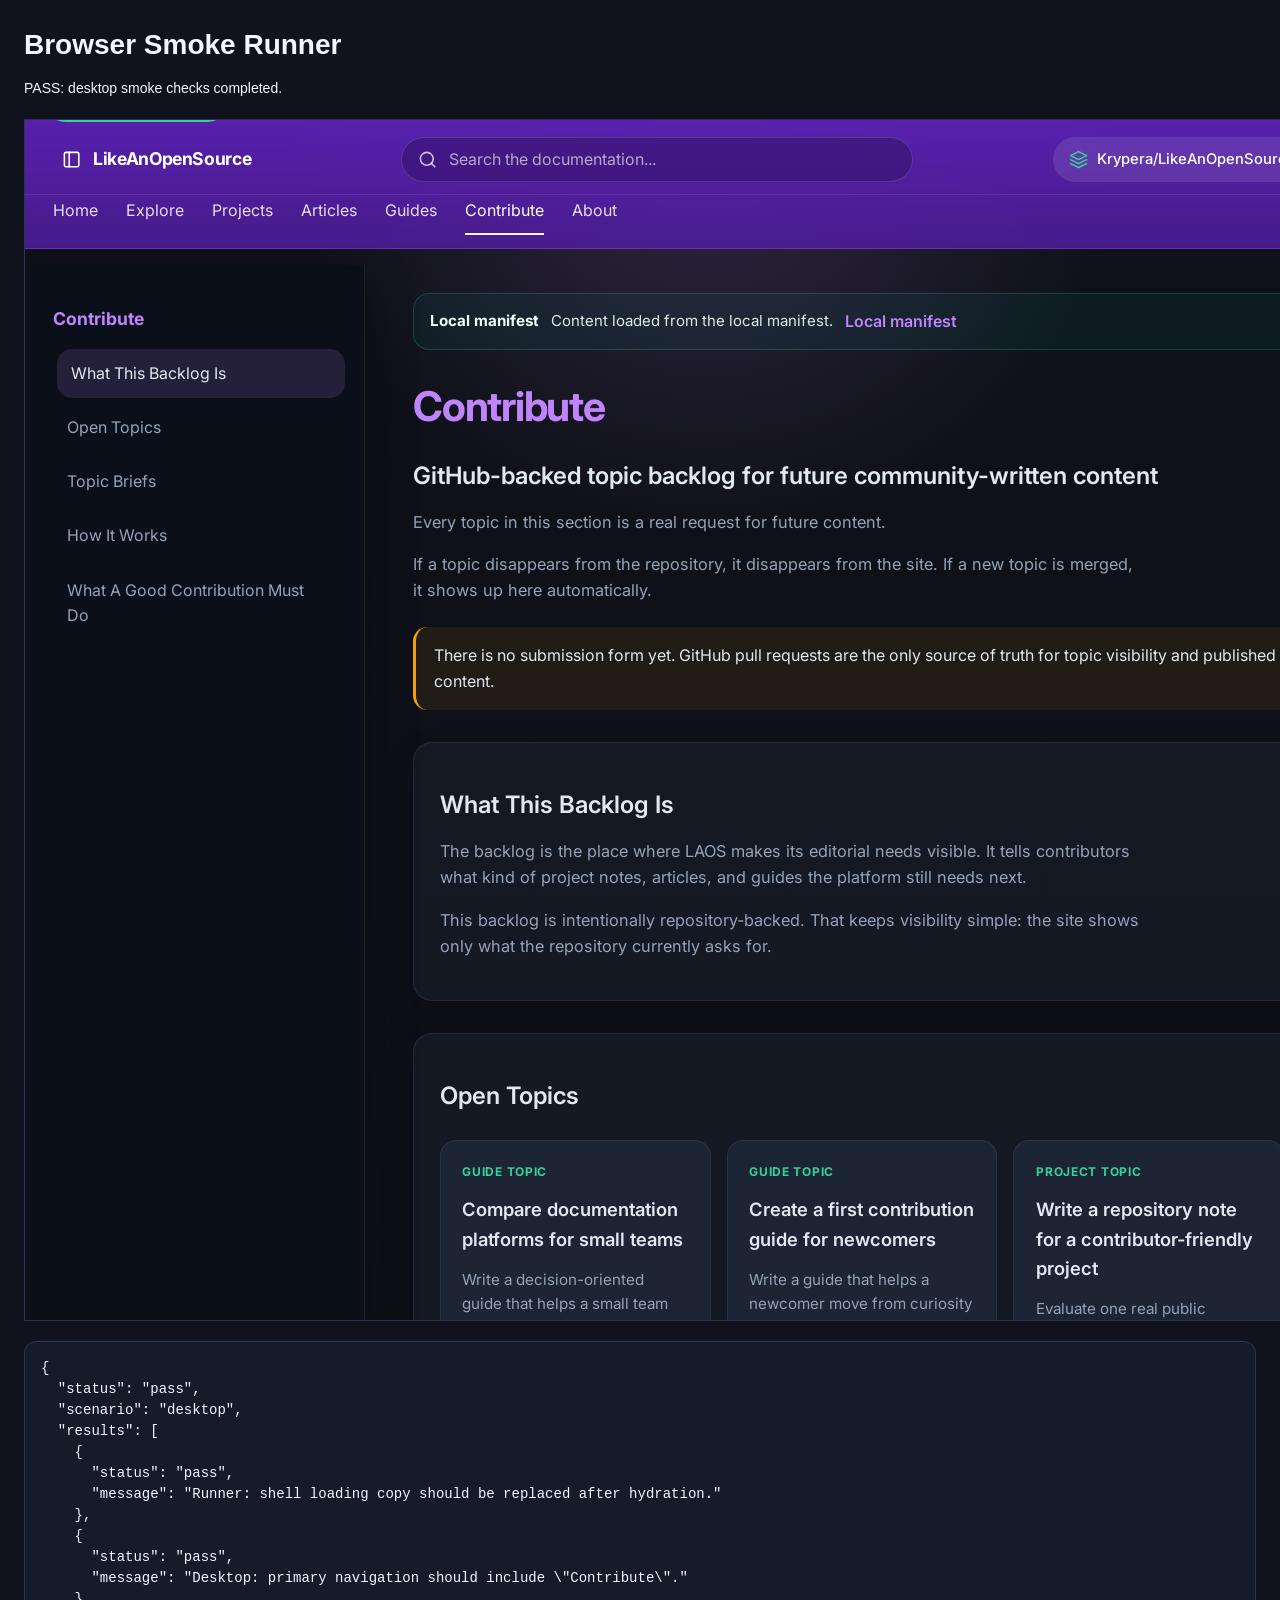
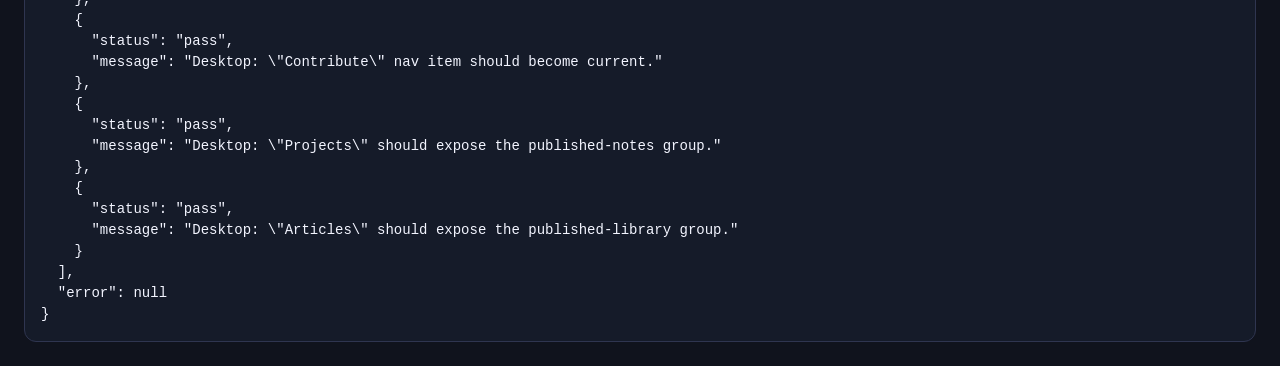
==== tests/browser-smoke-runner.html @ f6d72ab8 "Replace seed content with contribution backlog" ====
<!DOCTYPE html>
<html lang="en">
<head>
    <meta charset="UTF-8">
    <meta name="viewport" content="width=device-width, initial-scale=1.0">
    <title>LAOS Browser Smoke Runner</title>
    <style>
        body {
            margin: 0;
            padding: 24px;
            font: 14px/1.5 Inter, Arial, sans-serif;
            background: #10131d;
            color: #f3f5ff;
        }

        h1,
        p {
            margin: 0 0 12px;
        }

        .runner-frame {
            display: block;
            border: 1px solid #2f3550;
            background: #0b0f19;
            margin: 20px 0;
        }

        .runner-report {
            white-space: pre-wrap;
            background: #151b29;
            border: 1px solid #2f3550;
            border-radius: 12px;
            padding: 16px;
            margin: 0;
        }
    </style>
</head>
<body data-status="running">
    <h1>Browser Smoke Runner</h1>
    <p id="runner-status">Running browser checks...</p>
    <iframe id="app-frame" class="runner-frame" title="LikeAnOpenSource smoke scenario"></iframe>
    <pre id="runner-report" class="runner-report"></pre>
    <script id="smoke-result" type="application/json">{}</script>
    <script>
        (() => {
            const params = new URLSearchParams(window.location.search);
            const scenario = params.get("scenario") || "desktop";
            const frame = document.getElementById("app-frame");
            const statusNode = document.getElementById("runner-status");
            const reportNode = document.getElementById("runner-report");
            const resultNode = document.getElementById("smoke-result");
            const results = [];

            const wait = (ms) => new Promise((resolve) => window.setTimeout(resolve, ms));

            const setResult = (status, error = null) => {
                const payload = {
                    status,
                    scenario,
                    results,
                    error: error ? String(error.message || error) : null
                };

                document.body.dataset.status = status;
                statusNode.textContent =
                    status === "pass"
                        ? `PASS: ${scenario} smoke checks completed.`
                        : `FAIL: ${scenario} smoke checks failed.`;
                reportNode.textContent = JSON.stringify(payload, null, 2);
                resultNode.textContent = JSON.stringify(payload, null, 2).replace(/<\/script/gi, "<\\/script");
            };

            const assert = (condition, message) => {
                results.push({
                    status: condition ? "pass" : "fail",
                    message
                });

                if (!condition) {
                    throw new Error(message);
                }
            };

            const waitFor = async (predicate, failureMessage, timeoutMs = 10000) => {
                const startedAt = Date.now();

                while (Date.now() - startedAt < timeoutMs) {
                    try {
                        const value = predicate();
                        if (value) {
                            return value;
                        }
                    } catch {
                        // Ignore transient DOM errors while the app is still hydrating.
                    }

                    await wait(50);
                }

                throw new Error(failureMessage);
            };

            const clickElement = (target, view) => {
                if (!target) {
                    throw new Error("Attempted to click a missing element.");
                }

                target.dispatchEvent(
                    new view.MouseEvent("click", {
                        bubbles: true,
                        cancelable: true,
                        view
                    })
                );
            };

            const runDesktopScenario = async (frameWindow, frameDocument) => {
                const contributeNav = frameDocument.querySelector('.header-nav a[data-menu="contribute"]');
                assert(Boolean(contributeNav), 'Desktop: primary navigation should include "Contribute".');

                clickElement(contributeNav, frameWindow);
                await waitFor(() => {
                    const section = frameDocument.getElementById("content-contribute");
                    return section && !section.hidden && section.classList.contains("active");
                }, 'Desktop: "Contribute" section did not activate.');
                assert(
                    contributeNav.getAttribute("aria-current") === "page",
                    'Desktop: "Contribute" nav item should become current.'
                );

                const projectsNav = frameDocument.querySelector('.header-nav a[data-menu="projects"]');
                clickElement(projectsNav, frameWindow);
                await waitFor(() => {
                    const section = frameDocument.getElementById("content-projects");
                    return section && !section.hidden && section.classList.contains("active");
                }, 'Desktop: "Projects" section did not activate.');
                assert(
                    Boolean(frameDocument.getElementById("projects-published-notes")),
                    'Desktop: "Projects" should expose the published-notes group.'
                );

                const articlesNav = frameDocument.querySelector('.header-nav a[data-menu="articles"]');
                clickElement(articlesNav, frameWindow);
                await waitFor(() => {
                    const section = frameDocument.getElementById("content-articles");
                    return section && !section.hidden && section.classList.contains("active");
                }, 'Desktop: "Articles" section did not activate.');
                assert(
                    Boolean(frameDocument.getElementById("articles-published-library")),
                    'Desktop: "Articles" should expose the published-library group.'
                );

                const searchInput = frameDocument.getElementById("site-search");
                searchInput.value = "documentation platforms";
                searchInput.dispatchEvent(
                    new frameWindow.Event("input", {
                        bubbles: true
                    })
                );

                await waitFor(() => {
                    const searchResults = frameDocument.getElementById("search-results");
                    return searchResults && !searchResults.hidden;
                }, "Desktop: search results did not appear.");

                const resultLink = await waitFor(
                    () =>
                        Array.from(frameDocument.querySelectorAll("#search-results-list a")).find(
                            (link) =>
                                link.getAttribute("href") === "#record-docs-platform-comparison-guide"
                        ),
                    "Desktop: record-level search did not surface the documentation-platforms brief."
                );

                clickElement(resultLink, frameWindow);
                await waitFor(() => {
                    const contributeSection = frameDocument.getElementById("content-contribute");
                    const record = frameDocument.getElementById("record-docs-platform-comparison-guide");
                    return (
                        frameWindow.location.hash === "#record-docs-platform-comparison-guide" &&
                        contributeSection &&
                        contributeSection.classList.contains("active") &&
                        record &&
                        !record.hidden
                    );
                }, "Desktop: clicking a search result did not open the matching topic brief.");
            };

            const runMobileScenario = async (frameWindow, frameDocument) => {
                await waitFor(
                    () => frameWindow.innerWidth < 1024,
                    "Mobile: iframe width did not enter the mobile breakpoint."
                );

                const menuToggle = frameDocument.getElementById("menu-toggle");
                const sidebar = frameDocument.getElementById("sidebar");
                const backdrop = frameDocument.getElementById("sidebar-backdrop");
                const closeButton = frameDocument.getElementById("sidebar-close");
                assert(Boolean(menuToggle), "Mobile: menu toggle should exist.");

                clickElement(menuToggle, frameWindow);
                await waitFor(
                    () =>
                        frameDocument.body.classList.contains("sidebar-open") &&
                        sidebar.classList.contains("open") &&
                        sidebar.getAttribute("aria-hidden") === "false" &&
                        !backdrop.hidden,
                    "Mobile: sidebar did not open."
                );

                clickElement(closeButton, frameWindow);
                await waitFor(
                    () =>
                        !frameDocument.body.classList.contains("sidebar-open") &&
                        sidebar.getAttribute("aria-hidden") === "true",
                    "Mobile: sidebar did not close from the close button."
                );
                await waitFor(
                    () => frameDocument.activeElement === menuToggle,
                    "Mobile: focus did not return to the menu toggle."
                );

                clickElement(menuToggle, frameWindow);
                await waitFor(
                    () => frameDocument.body.classList.contains("sidebar-open"),
                    "Mobile: sidebar did not reopen."
                );

                clickElement(backdrop, frameWindow);
                await waitFor(
                    () => !frameDocument.body.classList.contains("sidebar-open"),
                    "Mobile: backdrop click did not close the sidebar."
                );
            };

            const run = async () => {
                frame.style.width = scenario === "mobile" ? "390px" : "1366px";
                frame.style.height = scenario === "mobile" ? "900px" : "1200px";
                frame.src = `/?debugContentSource=1&smokeScenario=${encodeURIComponent(scenario)}&t=${Date.now()}`;

                await waitFor(
                    () =>
                        frame.contentWindow &&
                        frame.contentDocument &&
                        frame.contentWindow.location.pathname === "/" &&
                        frame.contentDocument.readyState === "complete",
                    "Runner: app frame did not finish navigating to the app document."
                );

                const frameWindow = frame.contentWindow;
                const frameDocument = frame.contentDocument;

                await waitFor(
                    () =>
                        frameDocument.querySelector("#content-contribute") &&
                        frameDocument.querySelector('.header-nav a[data-menu="contribute"]') &&
                        frameDocument.querySelector("#menu-home .sidebar-title")?.textContent !== "Loading",
                    "Runner: manifest content did not finish rendering."
                );

                const searchStatusText = frameDocument.getElementById("search-status")?.textContent || "";
                assert(
                    !/Preparing content/i.test(searchStatusText),
                    "Runner: shell loading copy should be replaced after hydration."
                );

                if (scenario === "mobile") {
                    await runMobileScenario(frameWindow, frameDocument);
                } else {
                    await runDesktopScenario(frameWindow, frameDocument);
                }

                setResult("pass");
            };

            run().catch((error) => {
                setResult("fail", error);
            });
        })();
    </script>
</body>
</html>
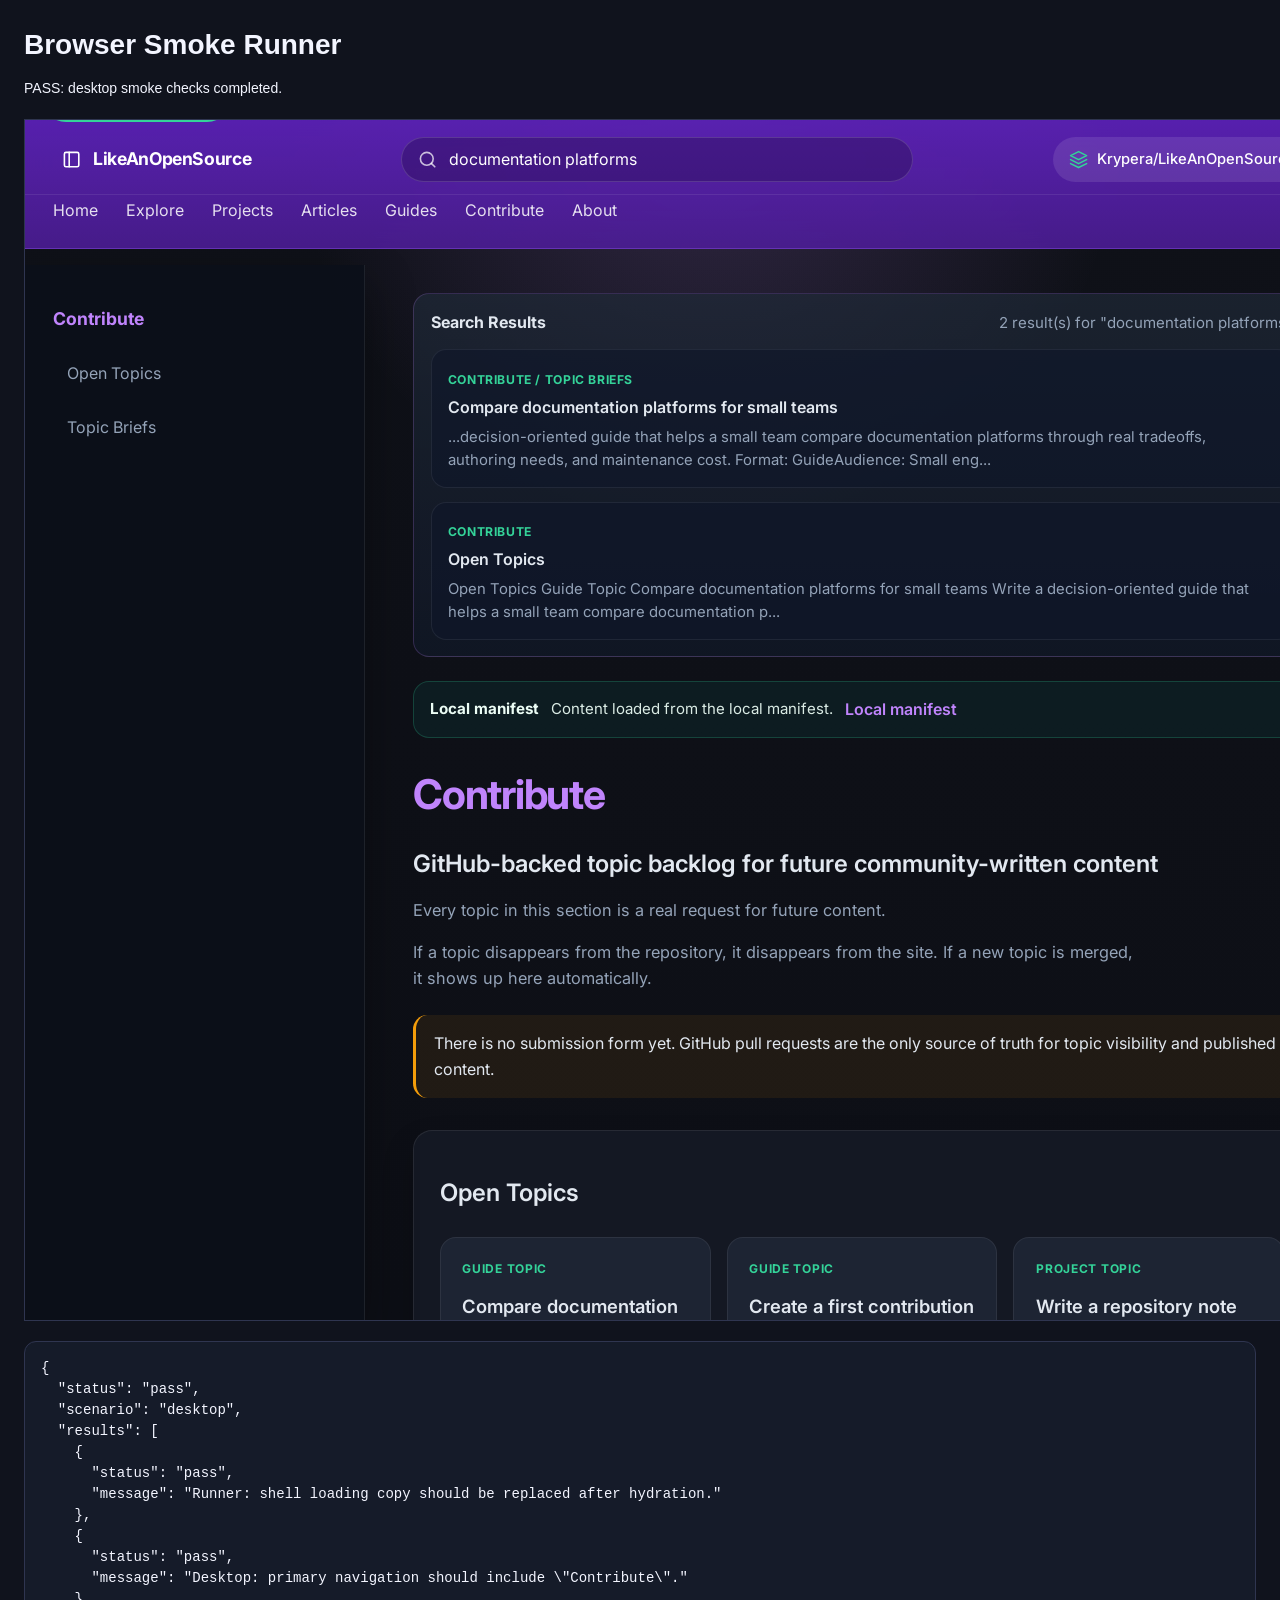
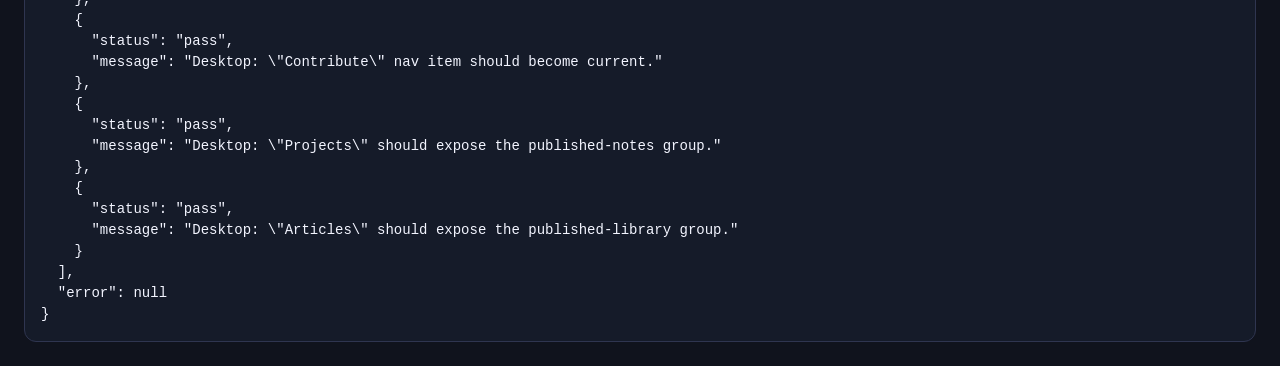
==== commit f5ca1793: "Expand article types and harden runtime fallbacks" ====
--- a/tests/browser-smoke-runner.html
+++ b/tests/browser-smoke-runner.html
@@ -139,6 +139,28 @@
                     'Desktop: "Projects" should expose the published-notes group.'
                 );
 
+                frameWindow.history.back();
+                await waitFor(() => {
+                    const contributeSection = frameDocument.getElementById("content-contribute");
+                    return (
+                        frameWindow.location.hash === "#content-contribute" &&
+                        contributeSection &&
+                        !contributeSection.hidden &&
+                        contributeSection.classList.contains("active")
+                    );
+                }, 'Desktop: browser back did not restore the prior "Contribute" state.');
+
+                frameWindow.history.back();
+                await waitFor(() => {
+                    const homeSection = frameDocument.getElementById("content-home");
+                    return (
+                        frameWindow.location.hash === "" &&
+                        homeSection &&
+                        !homeSection.hidden &&
+                        homeSection.classList.contains("active")
+                    );
+                }, "Desktop: browser back did not restore the hashless home state.");
+
                 const articlesNav = frameDocument.querySelector('.header-nav a[data-menu="articles"]');
                 clickElement(articlesNav, frameWindow);
                 await waitFor(() => {
@@ -184,6 +206,20 @@
                         !record.hidden
                     );
                 }, "Desktop: clicking a search result did not open the matching topic brief.");
+
+                frameWindow.history.back();
+                await waitFor(() => {
+                    const searchResults = frameDocument.getElementById("search-results");
+                    const searchInputAfterBack = frameDocument.getElementById("site-search");
+                    return (
+                        frameWindow.location.hash === "" &&
+                        frameWindow.location.search.includes("q=documentation+platforms") &&
+                        searchResults &&
+                        !searchResults.hidden &&
+                        searchInputAfterBack &&
+                        searchInputAfterBack.value === "documentation platforms"
+                    );
+                }, "Desktop: browser back did not restore the URL-driven search state.");
             };
 
             const runMobileScenario = async (frameWindow, frameDocument) => {
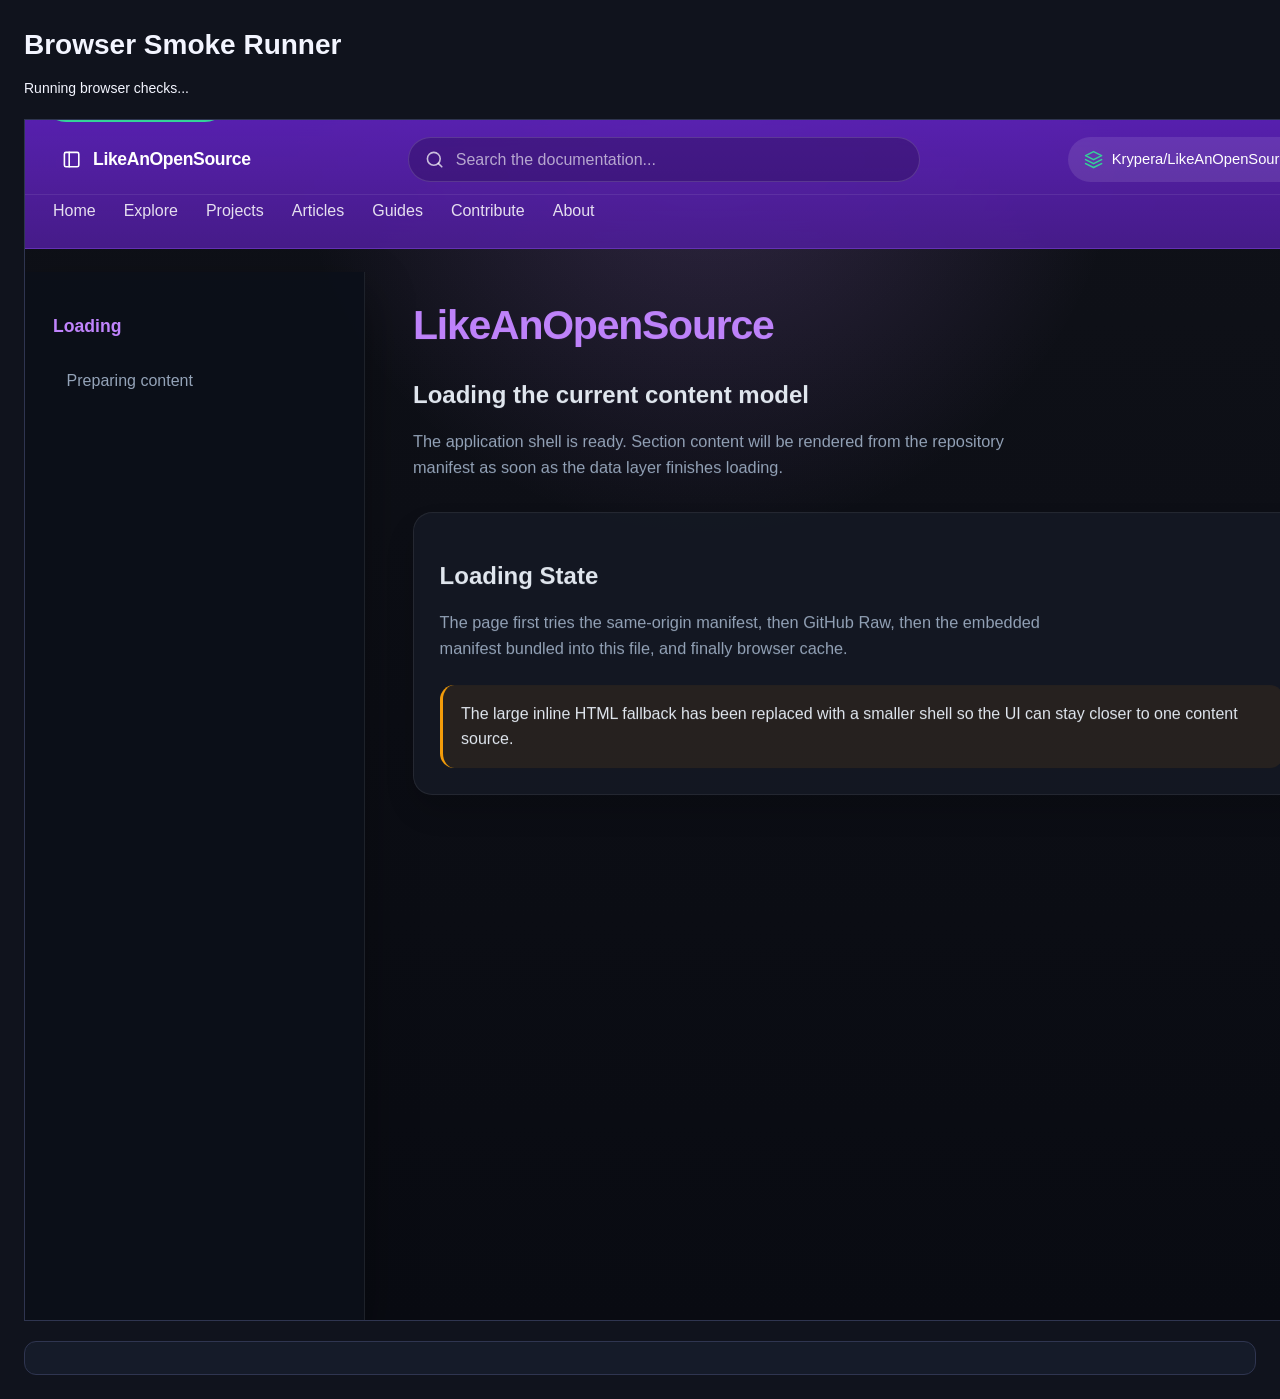
==== commit 74919c67: "Improve markdown and URL-state resilience" ====
--- a/tests/browser-smoke-runner.html
+++ b/tests/browser-smoke-runner.html
@@ -114,6 +114,42 @@
                 );
             };
 
+            const loadApp = async (url) => {
+                const expectedUrl = new URL(url, window.location.href);
+                const expectedToken = expectedUrl.searchParams.get("t") || "";
+                frame.src = url;
+
+                await waitFor(
+                    () =>
+                        frame.contentWindow &&
+                        frame.contentDocument &&
+                        frame.contentWindow.location.pathname === "/" &&
+                        new URLSearchParams(frame.contentWindow.location.search).get("t") ===
+                            expectedToken &&
+                        frame.contentDocument.readyState === "complete",
+                    "Runner: app frame did not finish navigating to the app document."
+                );
+
+                const frameWindow = frame.contentWindow;
+                const frameDocument = frame.contentDocument;
+
+                await waitFor(
+                    () =>
+                        frameDocument.querySelector("#content-contribute") &&
+                        frameDocument.querySelector('.header-nav a[data-menu="contribute"]') &&
+                        frameDocument.querySelector("#menu-home .sidebar-title")?.textContent !== "Loading",
+                    "Runner: manifest content did not finish rendering."
+                );
+
+                const searchStatusText = frameDocument.getElementById("search-status")?.textContent || "";
+                assert(
+                    !/Preparing content/i.test(searchStatusText),
+                    "Runner: shell loading copy should be replaced after hydration."
+                );
+
+                return { frameWindow, frameDocument };
+            };
+
             const runDesktopScenario = async (frameWindow, frameDocument) => {
                 const contributeNav = frameDocument.querySelector('.header-nav a[data-menu="contribute"]');
                 assert(Boolean(contributeNav), 'Desktop: primary navigation should include "Contribute".');
@@ -213,13 +249,47 @@
                     const searchInputAfterBack = frameDocument.getElementById("site-search");
                     return (
                         frameWindow.location.hash === "" &&
-                        frameWindow.location.search.includes("q=documentation+platforms") &&
+                        new frameWindow.URLSearchParams(frameWindow.location.search).get("q") ===
+                            "documentation platforms" &&
                         searchResults &&
                         !searchResults.hidden &&
                         searchInputAfterBack &&
                         searchInputAfterBack.value === "documentation platforms"
                     );
                 }, "Desktop: browser back did not restore the URL-driven search state.");
+
+                const invalidHashContext = await loadApp(
+                    `/?debugContentSource=1&smokeScenario=desktop&t=${Date.now()}#not-a-real-target`
+                );
+                await waitFor(() => {
+                    const invalidHashHomeSection =
+                        invalidHashContext.frameDocument.getElementById("content-home");
+                    return (
+                        invalidHashContext.frameWindow.location.hash === "#content-home" &&
+                        invalidHashHomeSection &&
+                        !invalidHashHomeSection.hidden &&
+                        invalidHashHomeSection.classList.contains("active")
+                    );
+                }, "Desktop: an invalid initial hash should normalize to the home section.");
+
+                const initialQueryContext = await loadApp(
+                    `/?debugContentSource=1&smokeScenario=desktop&q=documentation%20platforms&t=${Date.now()}`
+                );
+                await waitFor(() => {
+                    const initialQueryResults =
+                        initialQueryContext.frameDocument.getElementById("search-results");
+                    const initialQueryInput =
+                        initialQueryContext.frameDocument.getElementById("site-search");
+                    return (
+                        new initialQueryContext.frameWindow.URLSearchParams(
+                            initialQueryContext.frameWindow.location.search
+                        ).get("q") === "documentation platforms" &&
+                        initialQueryResults &&
+                        !initialQueryResults.hidden &&
+                        initialQueryInput &&
+                        initialQueryInput.value === "documentation platforms"
+                    );
+                }, "Desktop: an initial q parameter should restore the search view on load.");
             };
 
             const runMobileScenario = async (frameWindow, frameDocument) => {
@@ -272,32 +342,8 @@
             const run = async () => {
                 frame.style.width = scenario === "mobile" ? "390px" : "1366px";
                 frame.style.height = scenario === "mobile" ? "900px" : "1200px";
-                frame.src = `/?debugContentSource=1&smokeScenario=${encodeURIComponent(scenario)}&t=${Date.now()}`;
-
-                await waitFor(
-                    () =>
-                        frame.contentWindow &&
-                        frame.contentDocument &&
-                        frame.contentWindow.location.pathname === "/" &&
-                        frame.contentDocument.readyState === "complete",
-                    "Runner: app frame did not finish navigating to the app document."
-                );
-
-                const frameWindow = frame.contentWindow;
-                const frameDocument = frame.contentDocument;
-
-                await waitFor(
-                    () =>
-                        frameDocument.querySelector("#content-contribute") &&
-                        frameDocument.querySelector('.header-nav a[data-menu="contribute"]') &&
-                        frameDocument.querySelector("#menu-home .sidebar-title")?.textContent !== "Loading",
-                    "Runner: manifest content did not finish rendering."
-                );
-
-                const searchStatusText = frameDocument.getElementById("search-status")?.textContent || "";
-                assert(
-                    !/Preparing content/i.test(searchStatusText),
-                    "Runner: shell loading copy should be replaced after hydration."
+                const { frameWindow, frameDocument } = await loadApp(
+                    `/?debugContentSource=1&smokeScenario=${encodeURIComponent(scenario)}&t=${Date.now()}`
                 );
 
                 if (scenario === "mobile") {
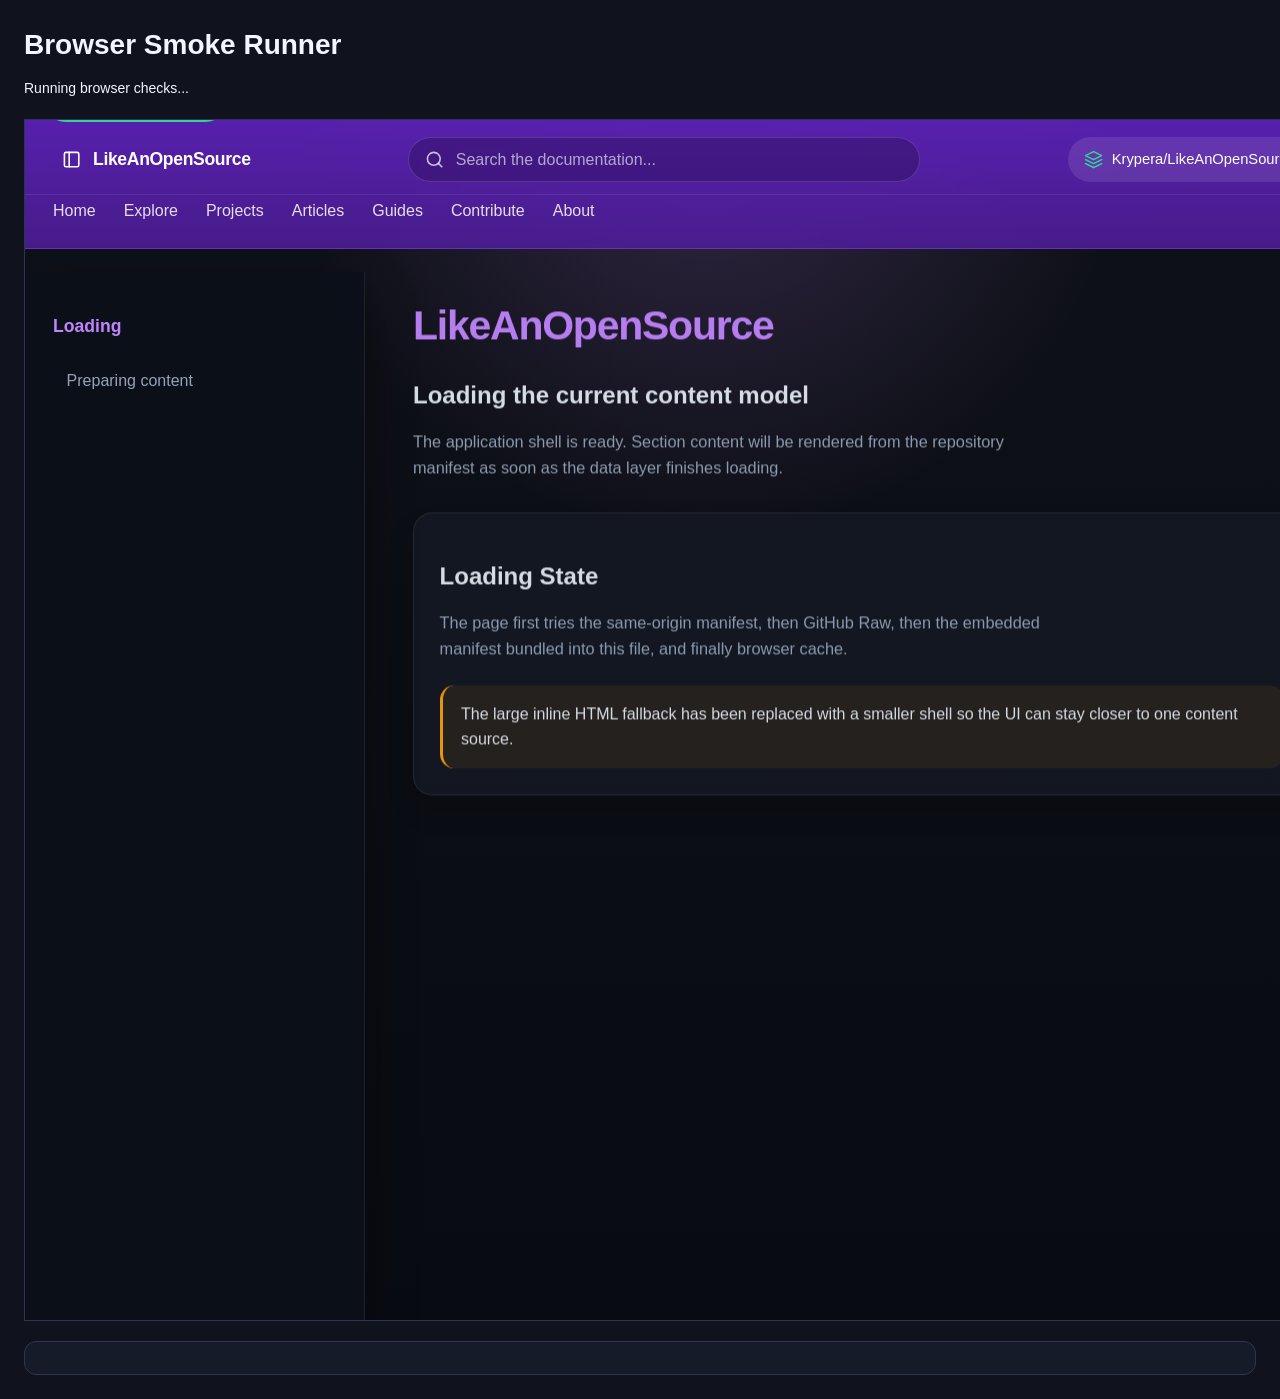
==== commit c0ed3139: "Add repository-backed support surface" ====
--- a/tests/browser-smoke-runner.html
+++ b/tests/browser-smoke-runner.html
@@ -197,6 +197,26 @@
                     );
                 }, "Desktop: browser back did not restore the hashless home state.");
 
+                const supportCard = frameDocument.querySelector("#sidebar-footer .sidebar-funding-card");
+                assert(Boolean(supportCard), "Desktop: sidebar should render the support funding card.");
+
+                clickElement(supportCard, frameWindow);
+                await waitFor(() => {
+                    const supportSection = frameDocument.getElementById("content-support");
+                    return (
+                        frameWindow.location.hash === "#content-support" &&
+                        supportSection &&
+                        !supportSection.hidden &&
+                        supportSection.classList.contains("active")
+                    );
+                }, 'Desktop: clicking the support footer card did not open the "Support LAOS" section.');
+                assert(
+                    /coming soon/i.test(
+                        frameDocument.getElementById("support-wallets")?.textContent || ""
+                    ),
+                    'Desktop: support wallets should show the "Coming soon" placeholder text.'
+                );
+
                 const articlesNav = frameDocument.querySelector('.header-nav a[data-menu="articles"]');
                 clickElement(articlesNav, frameWindow);
                 await waitFor(() => {
@@ -290,6 +310,20 @@
                         initialQueryInput.value === "documentation platforms"
                     );
                 }, "Desktop: an initial q parameter should restore the search view on load.");
+
+                const directSupportContext = await loadApp(
+                    `/?debugContentSource=1&smokeScenario=desktop&t=${Date.now()}#content-support`
+                );
+                await waitFor(() => {
+                    const directSupportSection =
+                        directSupportContext.frameDocument.getElementById("content-support");
+                    return (
+                        directSupportContext.frameWindow.location.hash === "#content-support" &&
+                        directSupportSection &&
+                        !directSupportSection.hidden &&
+                        directSupportSection.classList.contains("active")
+                    );
+                }, 'Desktop: direct navigation to "#content-support" should restore the support section.');
             };
 
             const runMobileScenario = async (frameWindow, frameDocument) => {
@@ -336,6 +370,31 @@
                 await waitFor(
                     () => !frameDocument.body.classList.contains("sidebar-open"),
                     "Mobile: backdrop click did not close the sidebar."
+                );
+
+                clickElement(menuToggle, frameWindow);
+                await waitFor(
+                    () => frameDocument.body.classList.contains("sidebar-open"),
+                    "Mobile: sidebar did not reopen for the support card check."
+                );
+
+                const supportCard = frameDocument.querySelector("#sidebar-footer .sidebar-funding-card");
+                assert(Boolean(supportCard), "Mobile: sidebar should render the support funding card.");
+
+                clickElement(supportCard, frameWindow);
+                await waitFor(
+                    () => {
+                        const supportSection = frameDocument.getElementById("content-support");
+                        return (
+                            frameWindow.location.hash === "#content-support" &&
+                            supportSection &&
+                            !supportSection.hidden &&
+                            supportSection.classList.contains("active") &&
+                            !frameDocument.body.classList.contains("sidebar-open") &&
+                            sidebar.getAttribute("aria-hidden") === "true"
+                        );
+                    },
+                    "Mobile: tapping the support funding card should open the support section and close the sidebar."
                 );
             };
 
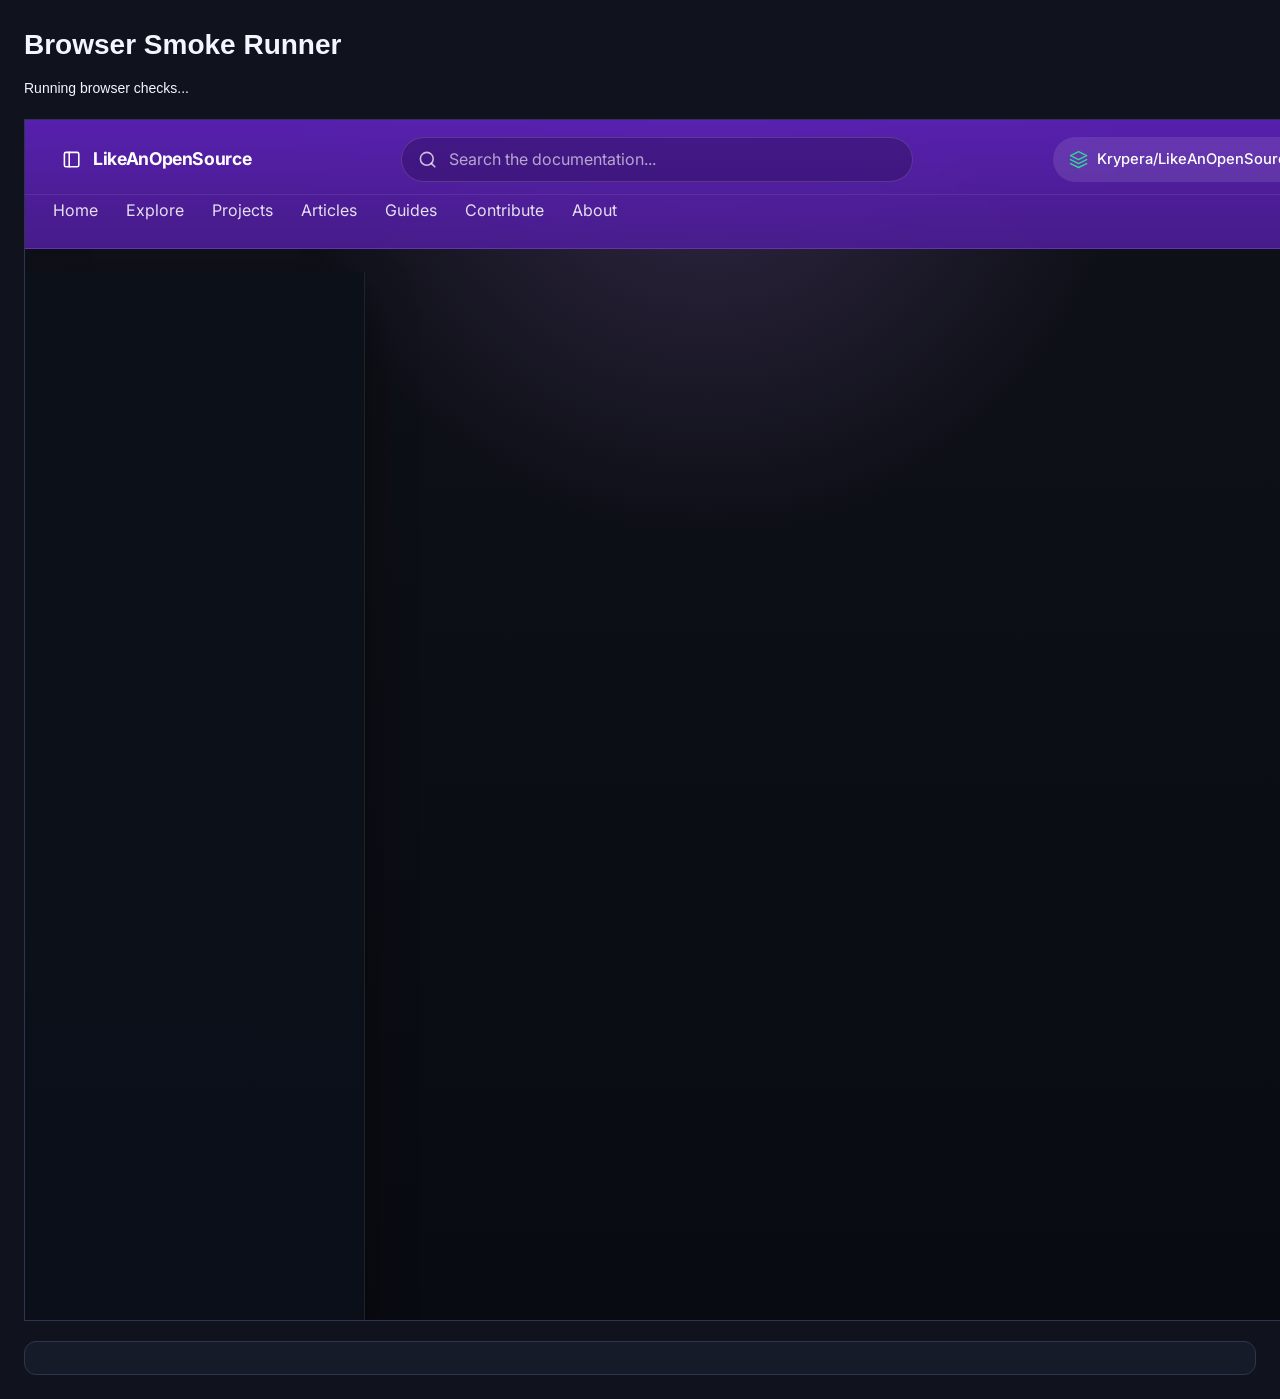
==== commit a1407087: "Polish about copy and hide loading shell" ====
--- a/tests/browser-smoke-runner.html
+++ b/tests/browser-smoke-runner.html
@@ -146,6 +146,10 @@
                     !/Preparing content/i.test(searchStatusText),
                     "Runner: shell loading copy should be replaced after hydration."
                 );
+                assert(
+                    !frameDocument.documentElement.classList.contains("app-hydrating"),
+                    "Runner: hydration guard class should be cleared once the app finishes rendering."
+                );
 
                 return { frameWindow, frameDocument };
             };
@@ -197,6 +201,21 @@
                     );
                 }, "Desktop: browser back did not restore the hashless home state.");
 
+                const aboutNav = frameDocument.querySelector('.header-nav a[data-menu="about"]');
+                clickElement(aboutNav, frameWindow);
+                await waitFor(() => {
+                    const section = frameDocument.getElementById("content-about");
+                    return section && !section.hidden && section.classList.contains("active");
+                }, 'Desktop: "About" section did not activate.');
+
+                const aboutSidebarMenu = frameDocument.getElementById("menu-about");
+                assert(
+                    Boolean(aboutSidebarMenu) &&
+                        !aboutSidebarMenu.hidden &&
+                        aboutSidebarMenu.classList.contains("active"),
+                    'Desktop: "About" sidebar menu should be active before opening support.'
+                );
+
                 const supportCard = frameDocument.querySelector("#sidebar-footer .sidebar-funding-card");
                 assert(Boolean(supportCard), "Desktop: sidebar should render the support funding card.");
 
@@ -215,6 +234,16 @@
                         frameDocument.getElementById("support-wallets")?.textContent || ""
                     ),
                     'Desktop: support wallets should show the "Coming soon" placeholder text.'
+                );
+                assert(
+                    Boolean(aboutSidebarMenu) &&
+                        !aboutSidebarMenu.hidden &&
+                        aboutSidebarMenu.classList.contains("active"),
+                    'Desktop: opening support should preserve the previously active sidebar menu.'
+                );
+                assert(
+                    aboutNav.getAttribute("aria-current") === "page",
+                    'Desktop: opening support should preserve the previously active primary nav context.'
                 );
 
                 const articlesNav = frameDocument.querySelector('.header-nav a[data-menu="articles"]');
@@ -372,6 +401,13 @@
                     "Mobile: backdrop click did not close the sidebar."
                 );
 
+                const aboutNav = frameDocument.querySelector('.header-nav a[data-menu="about"]');
+                clickElement(aboutNav, frameWindow);
+                await waitFor(() => {
+                    const section = frameDocument.getElementById("content-about");
+                    return section && !section.hidden && section.classList.contains("active");
+                }, 'Mobile: "About" section did not activate.');
+
                 clickElement(menuToggle, frameWindow);
                 await waitFor(
                     () => frameDocument.body.classList.contains("sidebar-open"),
@@ -380,6 +416,10 @@
 
                 const supportCard = frameDocument.querySelector("#sidebar-footer .sidebar-funding-card");
                 assert(Boolean(supportCard), "Mobile: sidebar should render the support funding card.");
+                assert(
+                    frameDocument.getElementById("menu-about")?.classList.contains("active"),
+                    'Mobile: "About" sidebar menu should stay active before opening support.'
+                );
 
                 clickElement(supportCard, frameWindow);
                 await waitFor(
@@ -396,6 +436,14 @@
                     },
                     "Mobile: tapping the support funding card should open the support section and close the sidebar."
                 );
+
+                clickElement(menuToggle, frameWindow);
+                await waitFor(
+                    () =>
+                        frameDocument.body.classList.contains("sidebar-open") &&
+                        frameDocument.getElementById("menu-about")?.classList.contains("active"),
+                    "Mobile: reopening the sidebar from support should preserve the prior menu context."
+                );
             };
 
             const run = async () => {
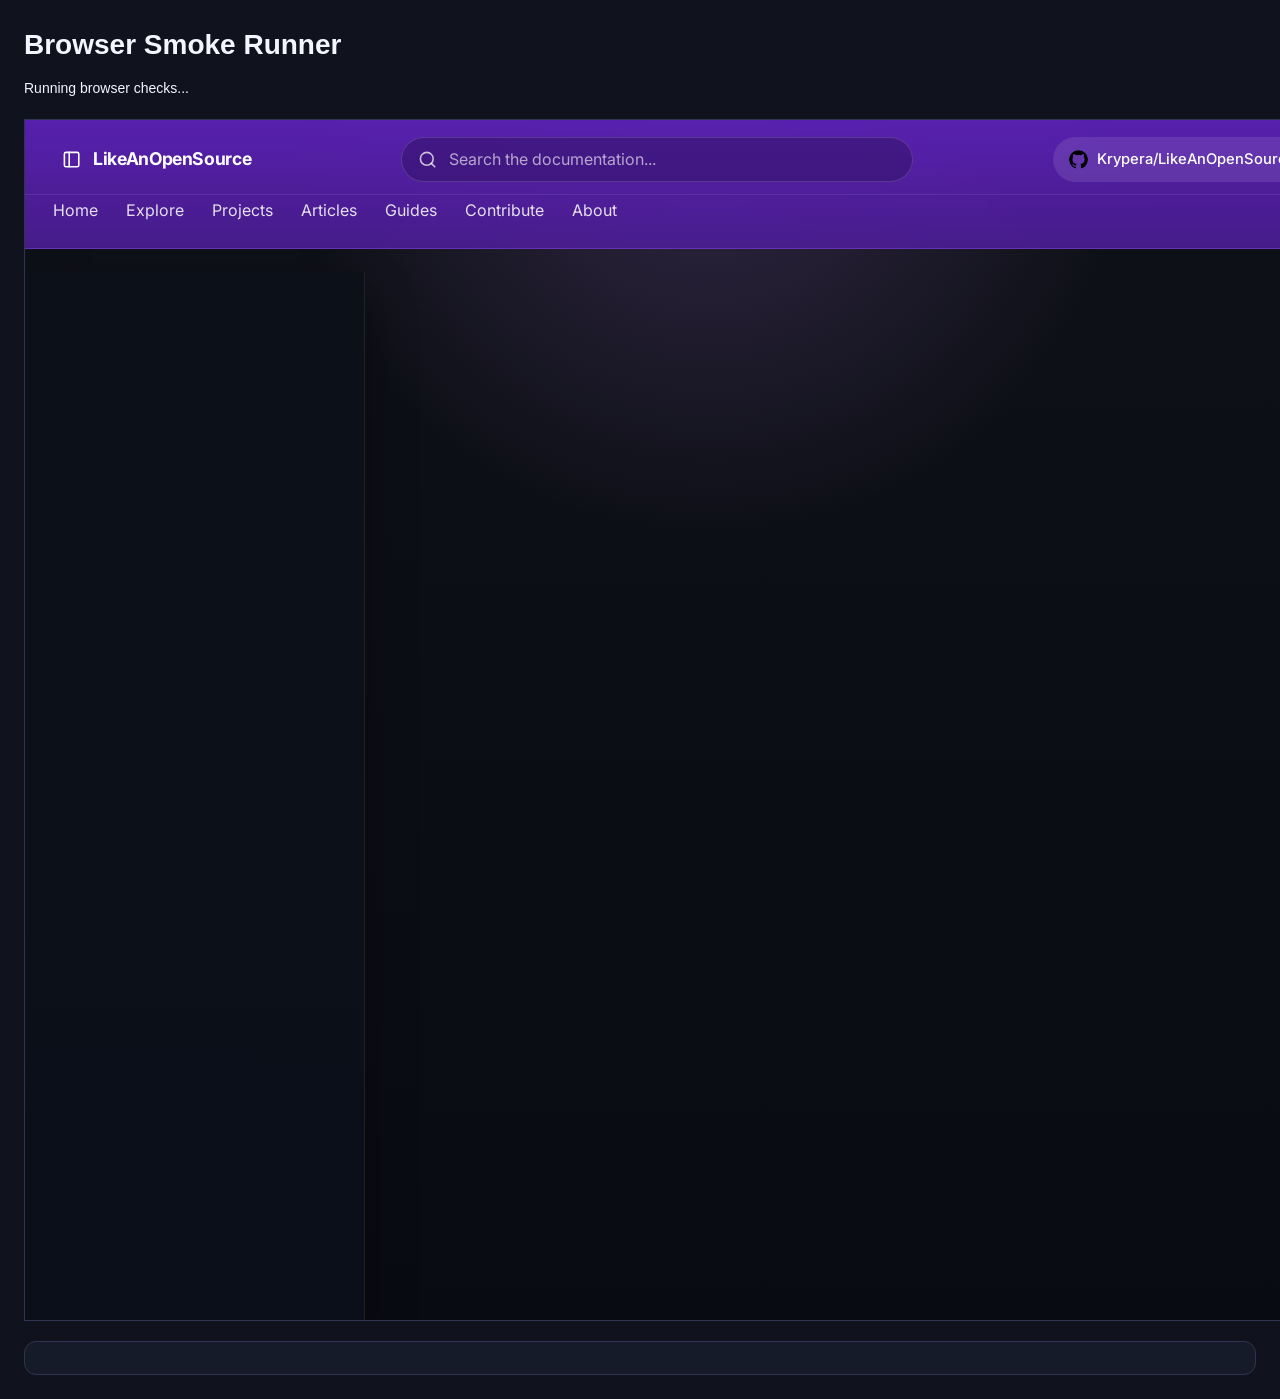
==== commit 195530d4: "Refine content surfaces and support flow" ====
--- a/tests/browser-smoke-runner.html
+++ b/tests/browser-smoke-runner.html
@@ -230,10 +230,20 @@
                     );
                 }, 'Desktop: clicking the support footer card did not open the "Support LAOS" section.');
                 assert(
-                    /coming soon/i.test(
+                    /how to contribute financially/i.test(
                         frameDocument.getElementById("support-wallets")?.textContent || ""
                     ),
-                    'Desktop: support wallets should show the "Coming soon" placeholder text.'
+                    'Desktop: support wallets should render the financial contribution section copy.'
+                );
+                assert(
+                    frameDocument.querySelectorAll("#support-wallets .support-wallet-card").length === 0,
+                    "Desktop: support wallets should not render placeholder wallet cards before addresses are live."
+                );
+                assert(
+                    /no placeholders/i.test(
+                        frameDocument.getElementById("support-wallets")?.textContent || ""
+                    ),
+                    'Desktop: support wallets should explain that placeholder addresses are not shown.'
                 );
                 assert(
                     Boolean(aboutSidebarMenu) &&
